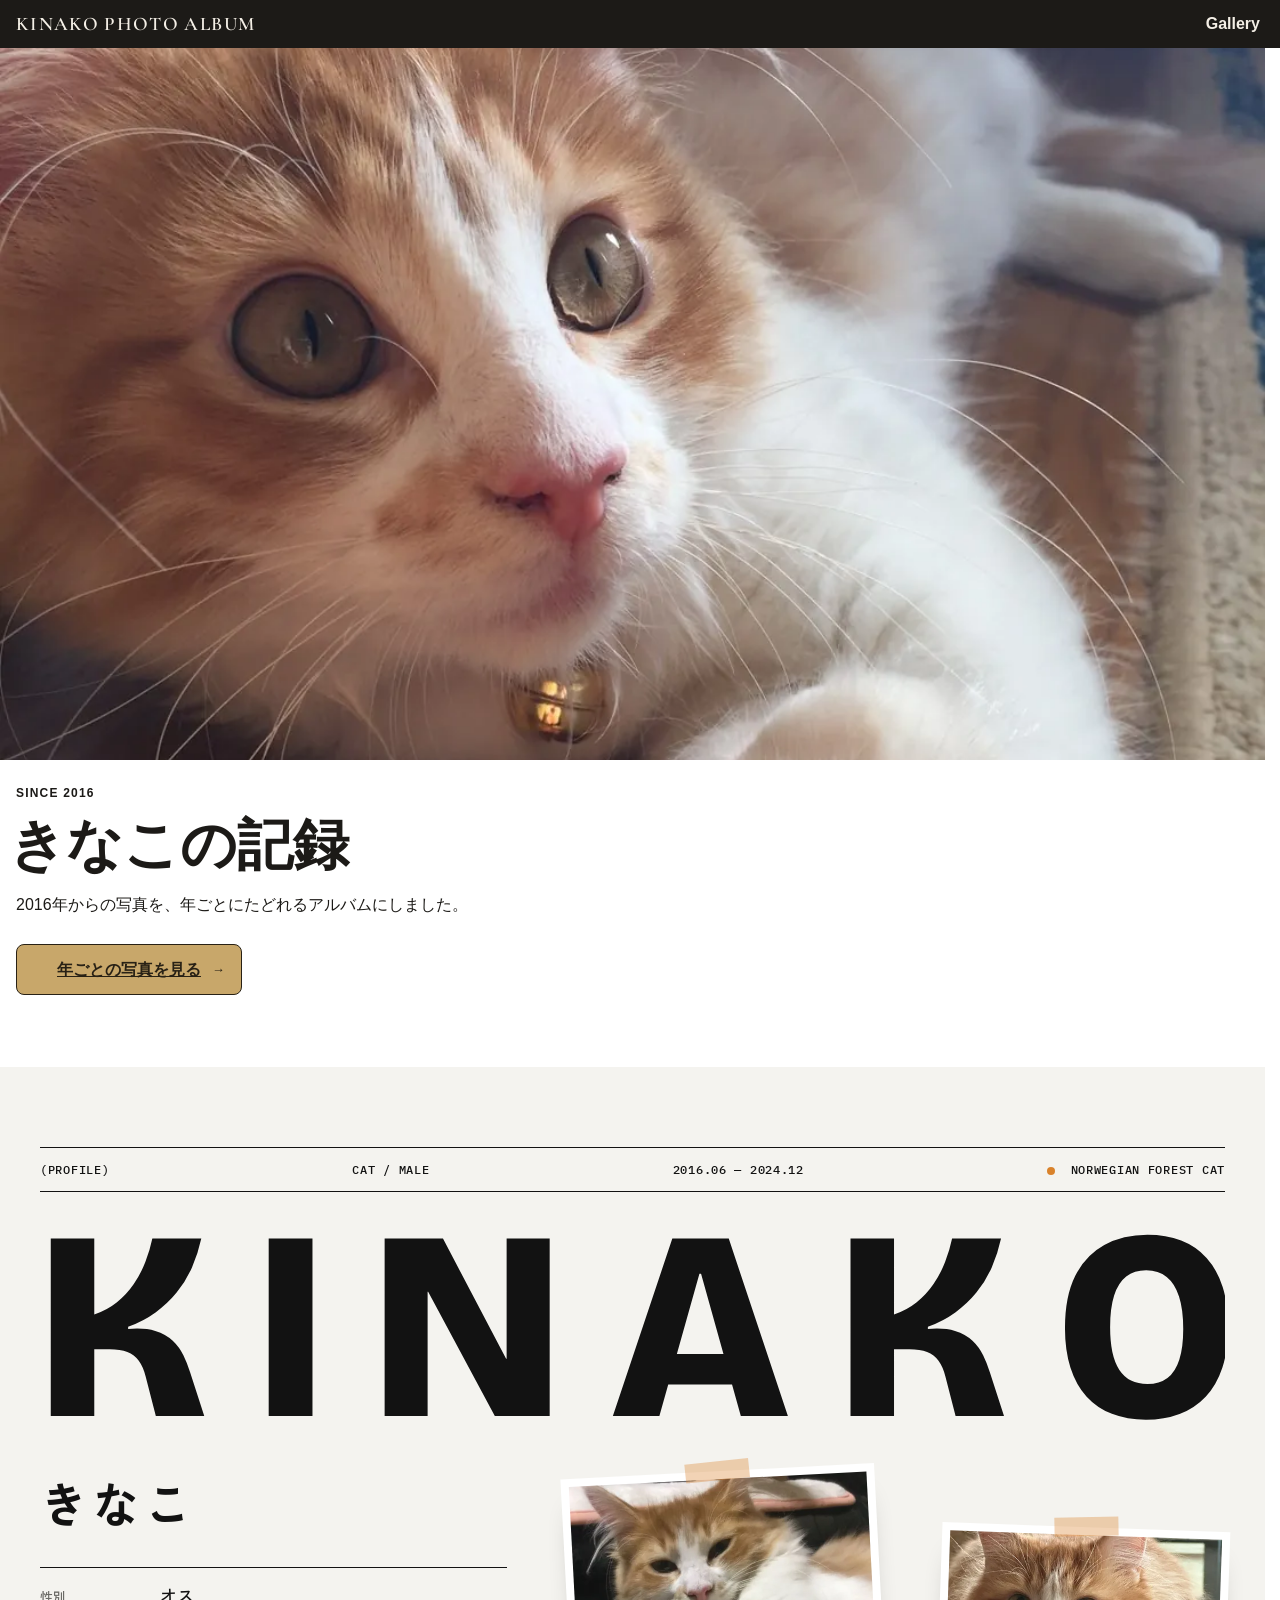
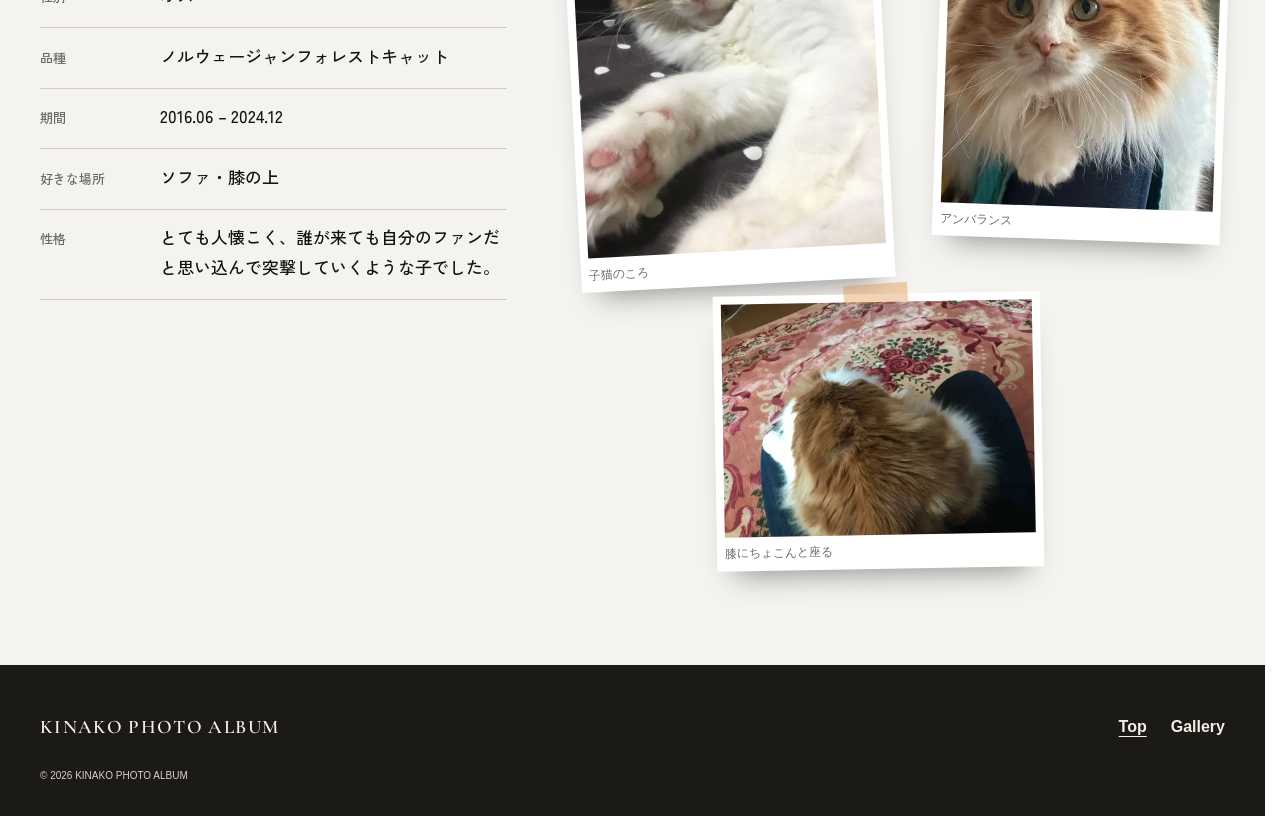
==== index.html @ adf42d9e "KINAKO PHOTO ALBUM を公開" ====
<!doctype html>
<html lang="ja" dir="ltr">

<head>
  <meta charset="UTF-8">
  <meta name="color-scheme" content="light">
  <meta name="viewport" content="width=device-width, initial-scale=1">

  <title>KINAKO PHOTO ALBUM | きなこの写真アルバム</title>
  <meta name="description" content="2016年から2024年まで一緒に暮らした猫・きなこの写真を、撮影年ごとにたどれるアルバムサイトです。">
  <meta property="og:type" content="website">
  <meta property="og:title" content="KINAKO PHOTO ALBUM | きなこの写真アルバム">
  <meta property="og:description" content="2016年から2024年まで一緒に暮らした猫・きなこの写真を、撮影年ごとにたどれるアルバムサイトです。">
  <meta property="og:site_name" content="KINAKO PHOTO ALBUM">

  <link rel="preload" href="./assets/fonts/cormorant-garamond-600-logo.woff" as="font" type="font/woff" crossorigin>
  <link rel="icon" href="./assets/image/favicon.svg" type="image/svg+xml">
  <link rel="stylesheet" href="./assets/css/reset.css">
  <link rel="stylesheet" href="./assets/css/default.css">
  <link rel="stylesheet" href="./assets/css/index.css">
</head>

<body>
  <a href="#main" class="skip-link">メインコンテンツに移動する</a>
  <header>
    <div class="header__inner">
      <h1 class="header__logo">
        <a href="./">KINAKO PHOTO ALBUM</a>
      </h1>

      <nav class="global-navigation" aria-label="メインナビゲーション">
        <ul class="nav-list">
          <li class="nav-list__item">
            <a href="./gallery/">Gallery</a>
          </li>
        </ul>
      </nav>
    </div>
  </header>
  <main id="main">
    <div class="main__content">
      <section class="hero" aria-labelledby="hero-title">
        <div class="hero__media">
          <img src="./assets/image/hero-960.webp"
            srcset="./assets/image/hero-480.webp 480w,
                    ./assets/image/hero-720.webp 720w,
                    ./assets/image/hero-960.webp 960w,
                    ./assets/image/hero-1108.webp 1108w"
            sizes="100vw" width="1108" height="1478" fetchpriority="high"
            alt="家にきたばかりのきなこ">
        </div>
        <div class="hero__content">
          <p class="hero__label">
            Since 2016
          </p>
          <h2 id="hero-title" class="hero__title">
            きなこの記録
          </h2>
          <p class="hero__description">
            2016年からの写真を、年ごとにたどれるアルバムにしました。
          </p>
          <a class="hero__link" href="./gallery/">
            年ごとの写真を見る
          </a>
        </div>
      </section>
      <section class="profile" aria-labelledby="profile-title">
        <div class="profile__band" aria-hidden="true">
          <ul class="profile__band-list">
            <li class="profile__band-item">
              (Profile)
            </li>
            <li class="profile__band-item">
              Cat / Male
            </li>
            <li class="profile__band-item">
              2016.06 — 2024.12
            </li>
            <li class="profile__band-item">
              Norwegian Forest Cat
            </li>
          </ul>
        </div>
        <div class="profile__big" aria-hidden="true">
          <span>K</span>
          <span>I</span>
          <span>N</span>
          <span>A</span>
          <span>K</span>
          <span>O</span>
        </div>
        <h2 id="profile-title">きなこ</h2>
        <dl class="profile__list">
          <div class="profile__item">
            <dt>性別</dt>
            <dd>オス</dd>
          </div>
          <div class="profile__item">
            <dt>品種</dt>
            <dd>ノルウェージャンフォレストキャット</dd>
          </div>
          <div class="profile__item">
            <dt>期間</dt>
            <dd><time datetime="2016-06">2016.06</time> – <time datetime="2024-12">2024.12</time></dd>
          </div>
          <div class="profile__item">
            <dt>好きな場所</dt>
            <dd>ソファ・膝の上</dd>
          </div>
          <div class="profile__item">
            <dt>性格</dt>
            <dd>とても人懐こく、誰が来ても自分のファンだと思い込んで突撃していくような子でした。</dd>
          </div>
        </dl>
        <!-- 写真ボード：撮影年の古い順（01 → 03） -->
        <div class="profile__board__wrap">
          <div class="profile__board">
            <figure class="profile__photo">
              <img src="./assets/photos/2016-11-18-01-720.webp" srcset="./assets/photos/2016-11-18-01-480.webp 480w,
                        ./assets/photos/2016-11-18-01-720.webp 720w,
                        ./assets/photos/2016-11-18-01-960.webp 960w,
                        ./assets/photos/2016-11-18-01-1200.webp 1200w" sizes="(min-width: 48rem) 30vw, 60vw" width="1200"
                height="1600" loading="lazy" decoding="async" alt="子猫のころのきなこ">
              <figcaption class="profile__caption">
                <span aria-hidden="true">子猫のころ</span>
              </figcaption>
            </figure>
            <figure class="profile__photo">
              <img src="./assets/photos/2020-02-27-01-720.webp" srcset="./assets/photos/2020-02-27-01-480.webp 480w,
                        ./assets/photos/2020-02-27-01-720.webp 720w,
                        ./assets/photos/2020-02-27-01-960.webp 960w,
                        ./assets/photos/2020-02-27-01-1600.webp 1600w" sizes="(min-width: 48rem) 30vw, 60vw" width="1600"
                height="1200" loading="lazy" decoding="async" alt="膝にちょこんと座るきなこ">
              <figcaption class="profile__caption">
                <span aria-hidden="true">膝にちょこんと座る</span>
              </figcaption>
            </figure>
            <figure class="profile__photo">
              <img src="./assets/photos/2024-04-17-01-720.webp" srcset="./assets/photos/2024-04-17-01-480.webp 480w,
                        ./assets/photos/2024-04-17-01-720.webp 720w,
                        ./assets/photos/2024-04-17-01-960.webp 960w,
                        ./assets/photos/2024-04-17-01-1200.webp 1200w" sizes="(min-width: 48rem) 30vw, 60vw" width="1200"
                height="1600" loading="lazy" decoding="async" alt="ソファの上でバランスよく座るきなこ">
              <figcaption class="profile__caption">
                <span aria-hidden="true">アンバランス</span>
              </figcaption>
            </figure>
          </div>
        </div>
      </section>
    </div>
  </main>
  <footer class="site-footer">
    <p class="site-footer__logo">
      <a href="./">KINAKO PHOTO ALBUM</a>
    </p>
    <nav class="site-footer__nav" aria-label="フッターナビゲーション">
      <ul class="site-footer__list">
        <li><a href="./" aria-current="page">Top</a></li>
        <li><a href="./gallery/">Gallery</a></li>
      </ul>
    </nav>
    <p class="site-footer__copyright">
      <small>&copy; 2026 KINAKO PHOTO ALBUM</small>
    </p>
  </footer>
</body>

</html>
---- assets/css/default.css ----
@font-face {
  font-family: "Cormorant Garamond";
  src: url("../fonts/cormorant-garamond-600-logo.woff") format("woff");
  font-weight: 600;
  font-style: normal;
  font-display: swap;
  unicode-range: U+0020, U+0041-005A;
}

:root {
  color-scheme: light;

  --color-header-bg: #1c1a17;
  --color-header-text: #f4efe6;
  --color-header-muted: #d8d2c8;
  --color-accent: #c8a76a;
  --color-text: #1c1a17;
  --color-background: #ffffff;
  --color-text-muted: #666b73;
  --color-accentbtn-textcolor: #282115;

  --header-height: 48px;
  --overall-padding: 16px;

  --z-header: 1000;
}
html{
  scrollbar-gutter: stable;

  /*skiplink用*/
  scroll-padding-block-start: var(--header-height);
}
body {
  font-size: 1rem;
  font-family: "Yu Gothic Medium","游ゴシック Medium", YuGothic, 游ゴシック体, "Hiragino Kaku Gothic Pro", メイリオ, sans-serif;
  font-weight: 400;

  color: var(--color-text);

  background: var(--color-background);
}


h2 {
  font-size: clamp(20px, calc(5vw + 4px), 24px);
  font-weight: 700;
}

a {
  color: inherit;
}

/* ------------------------------
  header
------------------------------ */
header {
  position: fixed;
  z-index: var(--z-header);
  inset-block-start: 0;
  inline-size: 100%;

  color: var(--color-header-text);
  background: var(--color-header-bg);

  .header__inner {
    display: flex;
    justify-content: space-between;
    align-items: center;
    min-block-size: var(--header-height);
    padding-inline: var(--overall-padding);
  }

  .header__logo {
    font-family: "Cormorant Garamond", serif;
    font-size: 1.2rem;
    font-weight: 600;
    line-height: 0.95;
    letter-spacing: 0.07em;
  }

  .header__logo a {
    color: inherit;
    text-decoration: none;
  }

  .nav-list {
    display: flex;
    gap: 1.5rem;
  }

  .nav-list__item a {
    display: inline-block;
    padding-block: 0.75rem;
    padding-inline: 0.25rem;

    font-weight: 700;
    color: var(--color-header-text);
    text-decoration: none;
    text-underline-offset: 0.25em;

    &:hover,
    &[aria-current="page"] {
      text-decoration: underline;
    }

    &:focus-visible {
      outline: solid 3px var(--color-accent);
      outline-offset: 2px;
    }
  }
}

.skip-link {
  position: absolute;
  z-index: calc(var(--z-header) + 1);
  inset-block-start: 0.5rem;
  inset-inline-start: 0.5rem;

  padding-block: 0.75rem;
  padding-inline: 1rem;

  font-weight: 700;
  color: var(--color-header-bg);

  background: var(--color-header-text);

  &:focus-visible {
    outline: solid 3px var(--color-accent);
    outline-offset: 2px;
  }

  &:not(:focus) {
    inline-size: 1px;
    block-size: 1px;
    margin: -1px;
    overflow: hidden;
    clip-path: inset(50%);
    white-space: nowrap;
  }
}

/*
  表示せず、スクリーンリーダーには読ませるテキスト用。
*/
.visually-hidden {
  position: absolute;
  inline-size: 1px;
  block-size: 1px;
  margin: -1px;
  overflow: hidden;
  clip-path: inset(50%);
  white-space: nowrap;
}

/* ------------------------------
  footer
------------------------------ */
.site-footer {
  display: grid;
  gap: 1.5rem;
  padding-block: 3rem 2rem;
  padding-inline: var(--overall-padding);

  color: var(--color-header-text);
  background: var(--color-header-bg);

  a {
    color: inherit;
    text-decoration: none;
    text-underline-offset: 0.25em;

    &:hover,
    &[aria-current="page"] {
      text-decoration: underline;
    }

    &:focus-visible {
      outline: solid 3px var(--color-accent);
      outline-offset: 2px;
    }
  }

  .site-footer__logo {
    font-family: "Cormorant Garamond", serif;
    font-size: 1.2rem;
    font-weight: 600;
    letter-spacing: 0.07em;
  }

  .site-footer__list {
    display: flex;
    gap: 1.5rem;

    font-weight: 700;
  }

  .site-footer__copyright {
    font-size: 0.75rem;
    color: var(--color-header-muted);
  }
}

@media (min-width: 48rem) {
  .site-footer {
    grid-template-columns: 1fr auto;
    grid-template-areas:
      "logo  nav"
      "copy  copy";
    align-items: center;
    padding-inline: 2.5rem;

    .site-footer__logo {
      grid-area: logo;
    }

    .site-footer__nav {
      grid-area: nav;
    }

    .site-footer__copyright {
      grid-area: copy;
    }
  }
}
---- assets/css/index.css ----
@font-face {
  font-family: "Zen Kaku Gothic New";
  src: url("../fonts/zen-kaku-gothic-new-500-profile.woff2") format("woff2");
  font-weight: 500;
  font-style: normal;
  font-display: swap;
  unicode-range: U+2E, U+30-32, U+34, U+36, U+2013, U+3001-3002, U+3044, U+3046, U+304C-304D, U+304F, U+3053, U+3057, U+305F-3060, U+3066-3068, U+306A, U+306E, U+3082, U+3088, U+3093, U+30A1, U+30A6-30A7, U+30A9-30AA, U+30AD, U+30B8-30B9, U+30BD, U+30C3, U+30C8, U+30CE, U+30D5, U+30E3, U+30EB-30EC, U+30F3, U+30FB-30FC, U+4E0A, U+4EBA, U+5206, U+5225, U+54C1, U+5834, U+597D, U+5B50, U+601D, U+6027, U+61D0, U+6240, U+6483, U+671F, U+6765, U+683C, U+7A2E, U+7A81, U+819D, U+81EA, U+8AB0, U+8FBC, U+9593;
}

@font-face {
  font-family: "Zen Kaku Gothic New";
  src: url("../fonts/zen-kaku-gothic-new-700-profile.woff2") format("woff2");
  font-weight: 700;
  font-style: normal;
  font-display: swap;
  unicode-range: U+304D, U+3053, U+306A;
}

@font-face {
  font-family: "Bricolage Grotesque";
  src: url("../fonts/bricolage-grotesque-800-profile.woff2") format("woff2");
  font-weight: 800;
  font-style: normal;
  font-display: swap;
  unicode-range: U+41, U+49, U+4B, U+4E-4F;
}

@font-face {
  font-family: "Profile Mono";
  src: url("../fonts/profile-mono-500.woff2") format("woff2");
  font-weight: 500;
  font-style: normal;
  font-display: swap;
  unicode-range: U+20-7E, U+2014;
}

main {
  min-inline-size: 0;
  padding-block-start: var(--header-height);
}

section {
  min-inline-size: 0;
  margin-block-end: 2.5rem;
}

/* ------------------------------
  hero
------------------------------ */
.hero {
  position: relative;
  overflow: clip;
}

.hero__media {
  overflow: hidden;

  img {
    display: block;
    inline-size: 100%;
    block-size: auto;

    aspect-ratio: 4 / 3;
    object-fit: cover;
    object-position: 50% 25%;
  }
}

.hero__content {
  padding: 1.5rem 1rem 2rem;
}

.hero__label {
  margin-block-end: 0.75rem;

  font-size: 0.75rem;
  font-weight: 700;
  letter-spacing: 0.1em;
  text-transform: uppercase;
}

.hero__title {
  font-size: clamp(2rem, 8vw, 3.5rem);
  line-height: 1.1;

  /*sinceや2016年と左端を一致させるため*/
  transform: translateX(-0.12em);
}

.hero__description {
  padding-block: 1rem 1.5rem;

  word-break: auto-phrase;
  line-height: 1.8;
}

.hero__link {
  position: relative;

  display: inline-flex;
  align-items: center;
  justify-content: center;
  min-inline-size: 12rem;
  min-block-size: 3.2rem;
  padding-inline: 2.5rem;

  color: var(--color-accentbtn-textcolor);
  font-weight: 700;

  background: var(--color-accent);
  border: solid 1px currentColor;
  border-radius: 0.5rem;

  &::after {
    content: "→" / "";
    position: absolute;
    inset-block-start: 50%;
    inset-inline-end: 1rem;

    font-size: 0.8rem;
    font-weight: 700;

    transform: translateY(-50%);
  }

  &:hover {
    background-color: #e19f2f;
  }

  &:focus-visible {
    outline: solid 3px #000;
    outline-offset: 2px;
  }

  @media (prefers-reduced-motion: no-preference) {
    transition: background 0.3s linear;
  }
}

/* ------------------------------
  プロフィール
------------------------------ */
section.profile {
  --profile-bg: #f4f3ef;
  --profile-text: #121212;
  --profile-muted: #6b6a66;
  --profile-rule: #cfcdc6;
  --profile-accent: #d9822b;

  padding-block: 3rem 4rem;
  padding-inline: var(--overall-padding);
  margin-block-end: 0;

  color: var(--profile-text);

  background: var(--profile-bg);

  .profile__band {
    padding-block: 0.75rem;

    border-block: solid 1px var(--profile-text);

    .profile__band-list {
      display: flex;
      flex-wrap: wrap;
      row-gap: 0.25rem;
      column-gap: 1.25rem;

      font-size: 0.75rem;
      font-family: "Profile Mono", "SFMono-Regular", Consolas, "Liberation Mono", monospace;
      line-height: 1.6;
      letter-spacing: 0.06em;
      font-weight: 500;

      text-transform: uppercase;

      .profile__band-item {
        white-space: nowrap;

        &:last-child::before {
          content: '';

          display: inline-block;
          inline-size: 0.5rem;
          block-size: 0.5rem;
          margin-inline-end: 0.5rem;
          vertical-align: middle;

          border-radius: 50%;
          background: var(--profile-accent);
        }
      }
    }
  }

  .profile__big {
    display: flex;
    justify-content: space-between;
    padding-block: 1.5rem 0.5rem;

    font-family: "Bricolage Grotesque", "Arial Black", "Helvetica Neue", Arial, sans-serif;
    font-size: clamp(4.5rem, 21vw, 19rem);
    font-weight: 800;
    line-height: 0.8;
    letter-spacing: -0.04em;

    overflow: clip;
  }

  h2 {
    /*ひらがな「きなこ」の文字*/
    padding-block-start: 2rem;

    font-family: "Zen Kaku Gothic New", "Yu Gothic Medium", "游ゴシック Medium", YuGothic, 游ゴシック体, "Hiragino Kaku Gothic Pro", メイリオ, sans-serif;
    font-size: clamp(2rem, 6vw, 3rem);
    font-weight: 700;
    letter-spacing: 0.08em;
  }

  .profile__list {
    container-type: inline-size;
    container-name: profile-list;

    margin-block-start: 1.5rem;

    font-family: "Zen Kaku Gothic New", "Yu Gothic Medium", "游ゴシック Medium", YuGothic, 游ゴシック体, "Hiragino Kaku Gothic Pro", メイリオ, sans-serif;
    font-weight: 500;

    border-block-start: solid 1px var(--profile-text);

    .profile__item {
      display: grid;
      align-items: baseline;
      grid-template-columns: 6.5rem 1fr;
      column-gap: 1rem;
      padding-block: 0.9rem;

      border-block-end: solid 1px var(--profile-rule);

      @container profile-list (min-width: 31.25rem) {
        grid-template-columns: 9rem 1fr;
      }

      dt {
        color: var(--profile-muted);
        font-size: 0.8125rem;
      }

      dd {
        font-size: 1.0625rem;
        line-height: 1.8;
      }
    }
  }

  .profile__board__wrap {
    container-type: inline-size;
    margin-block-start: 3rem;
  }

  .profile__board {
    position: relative;
    aspect-ratio: 1 / 1.2;

    @supports (block-size: 1cqi) {
      aspect-ratio: auto;
      block-size: calc(97.5cqi + 3.75rem);
    }

    .profile__photo {
      position: absolute;

      padding: 0.5rem 0.5rem 0;

      background: #fff;
      box-shadow: 0 20px 30px -18px rgb(0 0 0 / .45);

      rotate: var(--tilt);


      figcaption {
        padding-block: 0.45rem;
        
        font-size: 0.75rem;
        line-height: 1.6;
        color: var(--profile-muted);
      }

      img {
        inline-size: 100%;
        block-size: auto;
        object-fit: cover;
      }

      &::before {
        content: '';
        position: absolute;
        inset-block-start: -0.6rem;
        inset-inline-start: 50%;
        translate: -50% 0;

        inline-size: 4rem;
        block-size: 1.2rem;

        background: rgb(217 130 43 / .35);
        rotate: -3deg;
      }

      &:nth-child(1) {
        --tilt: -3deg;

        inset-block-start: 0;
        inset-inline-start: 0;
        inline-size: 48%;

        img {
          aspect-ratio: 4 / 5;
        }
      }

      &:nth-child(2) {
        --tilt: -1deg;

        inset-block-end: 0;
        inset-inline-start: 22%;
        inline-size: 50%;

        img {
          aspect-ratio: 4 / 3;
        }
      }

      &:nth-child(3) {
        --tilt: 2deg;

        inset-block-start: 8%;
        inset-inline-end: 0;
        inline-size: 44%;

        img {
          aspect-ratio: 1;
        }
      }
    }
  }
}

/* ------------------------------
  PC
------------------------------ */

@media (min-width: 48rem) {
  section.profile {
    padding-block: 5rem 6rem;
    padding-inline: 2.5rem;

    .profile__band {
      .profile__band-list {
        justify-content: space-between;
      }
    }
  }

  .hero__media img {
    aspect-ratio: 16 / 9;
    max-block-size: calc(100svh - var(--header-height));
  }
}

/*  2列にするのは 64rem（1024px）から。*/
@media (min-width: 64rem) {
  section.profile {
    display: grid;
    grid-template-columns: minmax(0, 5fr) minmax(0, 7fr);
    grid-template-areas:
      "band  band"
      "big   big"
      "name  board"
      "list  board";
    grid-template-rows: auto auto auto 1fr;
    column-gap: 4rem;
    align-items: start;

    .profile__band {
      grid-area: band;
    }

    .profile__big {
      grid-area: big;
    }

    h2 {
      grid-area: name;
    }

    .profile__list {
      grid-area: list;
    }

    .profile__board__wrap {
      grid-area: board;
      margin-block-start: 2rem;
    }
  }
}

/* ------------------------------
  アニメーション
------------------------------ */
@keyframes profile-big-reveal {
  from {
    translate: 0 100%;
  }

  to {
    translate: 0 0;
  }
}

@keyframes board-tilt {
  from {
    rotate: calc(var(--tilt) * 3);
    scale: 1.1;
    opacity: 0;
  }

  to {
    rotate: var(--tilt);
    scale: 1;
    opacity: 1;
  }
}

@keyframes board-depth {
  from {
    translate: 0 var(--depth);
  }

  to {
    translate: 0 calc(var(--depth) * -1);
  }
}

@media (prefers-reduced-motion: no-preference) {
  @supports (animation-timeline: view()) {
    section.profile {
      .profile__big {
        view-timeline: --kinako;

        span {
          animation: profile-big-reveal linear both;
          animation-range: cover calc(var(--entry-delay)*4%) cover calc(20% + var(--entry-delay)*4%);
          animation-timeline: --kinako;

          &:nth-child(1) {
            /*K*/
            --entry-delay: 0;
          }

          &:nth-child(2) {
            /*I*/
            --entry-delay: 1;
          }

          &:nth-child(3) {
            /*N*/
            --entry-delay: 2;
          }

          &:nth-child(4) {
            /*A*/
            --entry-delay: 3;
          }

          &:nth-child(5) {
            /*K*/
            --entry-delay: 4;
          }

          &:nth-child(6) {
            /*O*/
            --entry-delay: 5;
          }
        }
      }

      .profile__board {
        .profile__photo {
          animation: board-tilt linear both, board-depth linear both;
          animation-range: entry 0% cover 30%, cover 0% cover 100%;
          animation-timeline: view(), view();


          &:nth-child(1) {
            --depth: 1rem;
          }

          &:nth-child(2) {
            --depth: 2rem;
          }

          &:nth-child(3) {
            --depth: 4rem;
          }
        }
      }
    }
  }
}
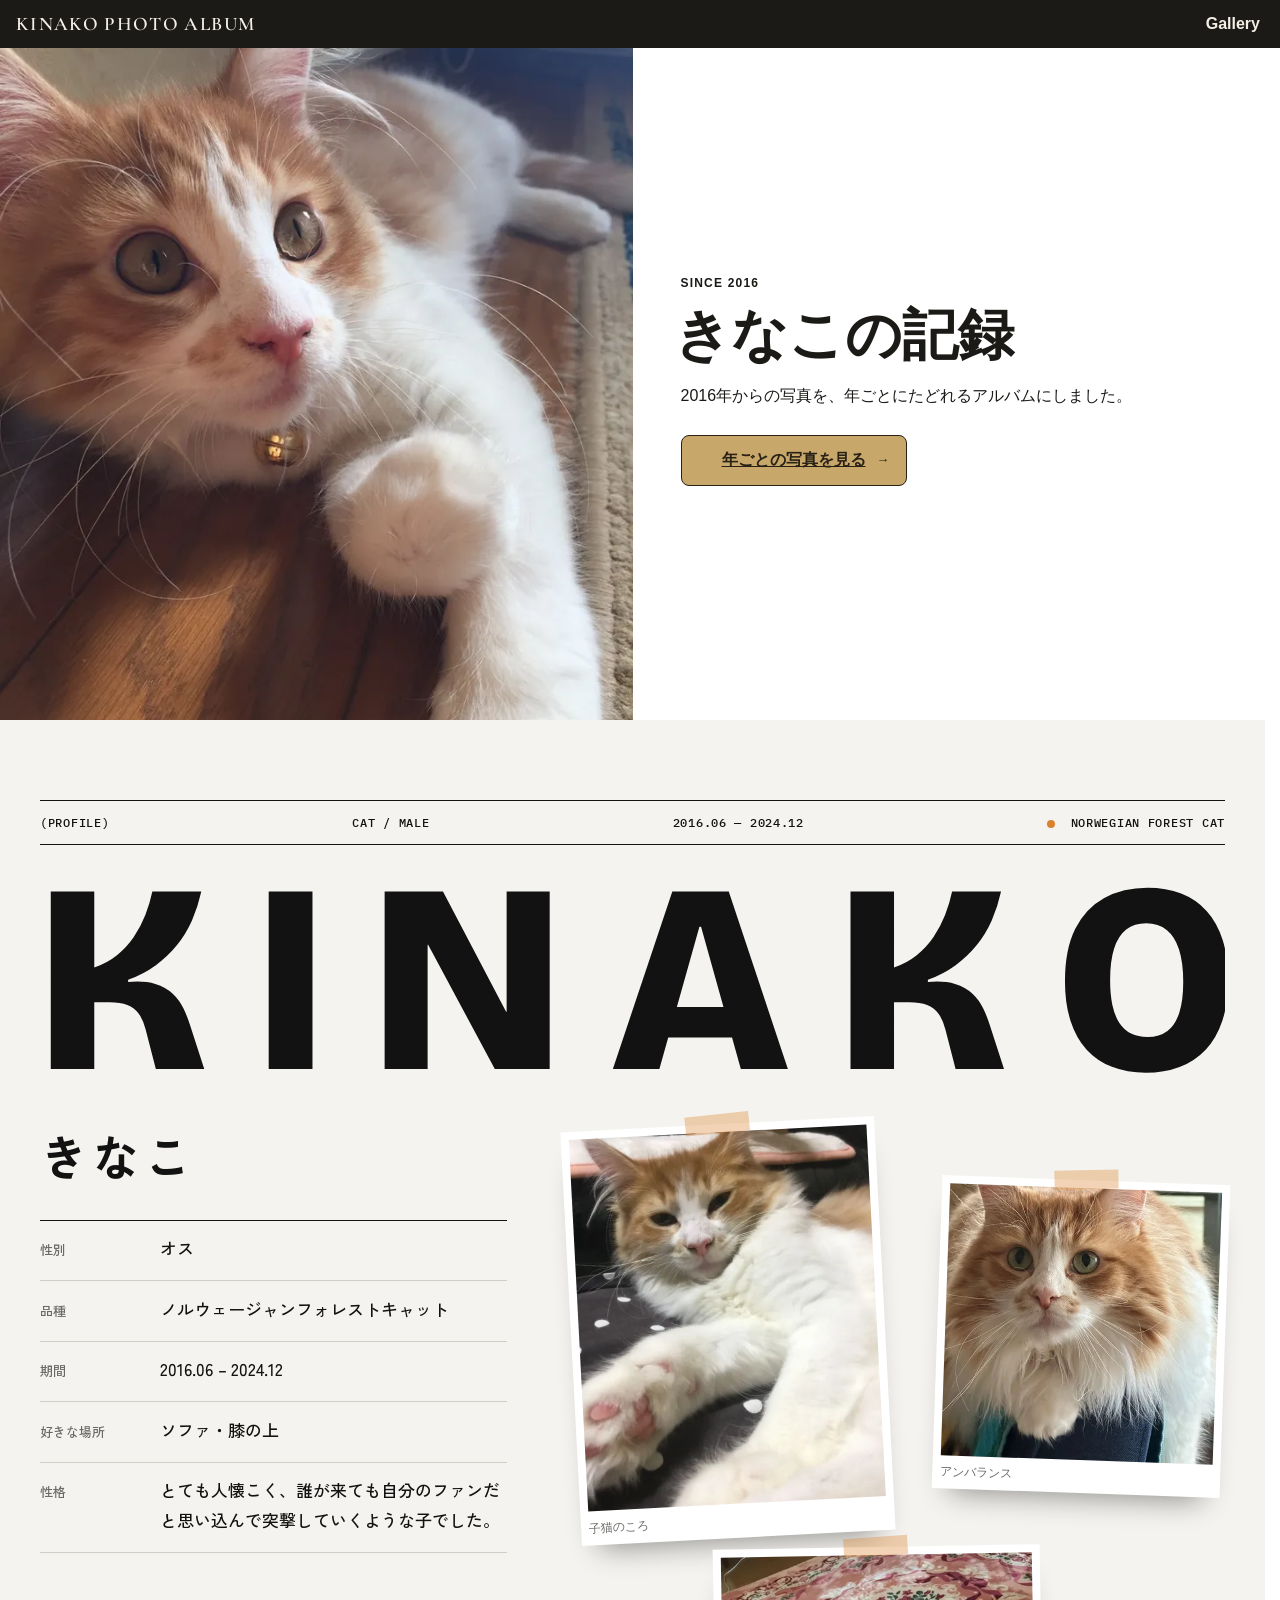
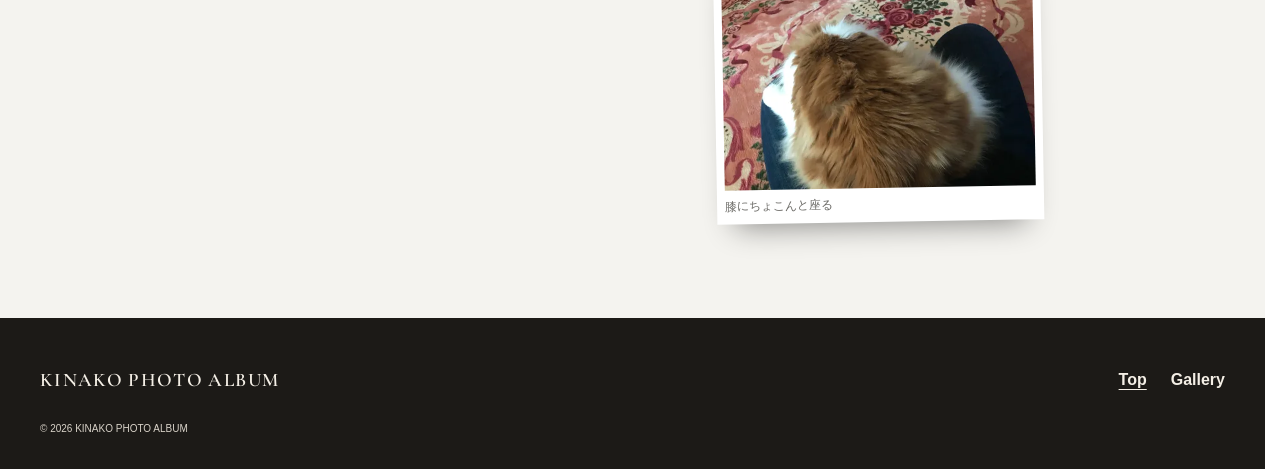
==== commit f327b3ae: "大きい画面比率に対する調整" ====
--- a/index.html
+++ b/index.html
@@ -46,7 +46,7 @@
                     ./assets/image/hero-720.webp 720w,
                     ./assets/image/hero-960.webp 960w,
                     ./assets/image/hero-1108.webp 1108w"
-            sizes="100vw" width="1108" height="1478" fetchpriority="high"
+            sizes="(min-width: 64rem) 50vw, 100vw" width="1108" height="1478" fetchpriority="high"
             alt="家にきたばかりのきなこ">
         </div>
         <div class="hero__content">
--- a/assets/css/index.css
+++ b/assets/css/index.css
@@ -155,6 +155,8 @@
 
   background: var(--profile-bg);
 
+  overflow-x: clip;
+
   .profile__band {
     padding-block: 0.75rem;
 
@@ -280,7 +282,7 @@
 
       figcaption {
         padding-block: 0.45rem;
-        
+
         font-size: 0.75rem;
         line-height: 1.6;
         color: var(--profile-muted);
@@ -369,6 +371,33 @@
 
 /*  2列にするのは 64rem（1024px）から。*/
 @media (min-width: 64rem) {
+  .hero {
+    display: grid;
+    grid-template-columns: repeat(2, minmax(0, 1fr));
+    block-size: calc(80dvh - var(--header-height));
+    min-block-size: 16rem;
+    /*.hero__contentの大体の縦幅*/
+    margin-block-end: 0;
+  }
+
+  .hero__media {
+    block-size: 100%;
+
+    img {
+      block-size: 100%;
+      aspect-ratio: auto;
+      max-block-size: none;
+      object-position: 50% 30%;
+    }
+  }
+  .hero__content{
+    display: grid;
+    align-content: center;
+    justify-items: start;
+
+    padding-inline: 3rem;
+  }
+
   section.profile {
     display: grid;
     grid-template-columns: minmax(0, 5fr) minmax(0, 7fr);
